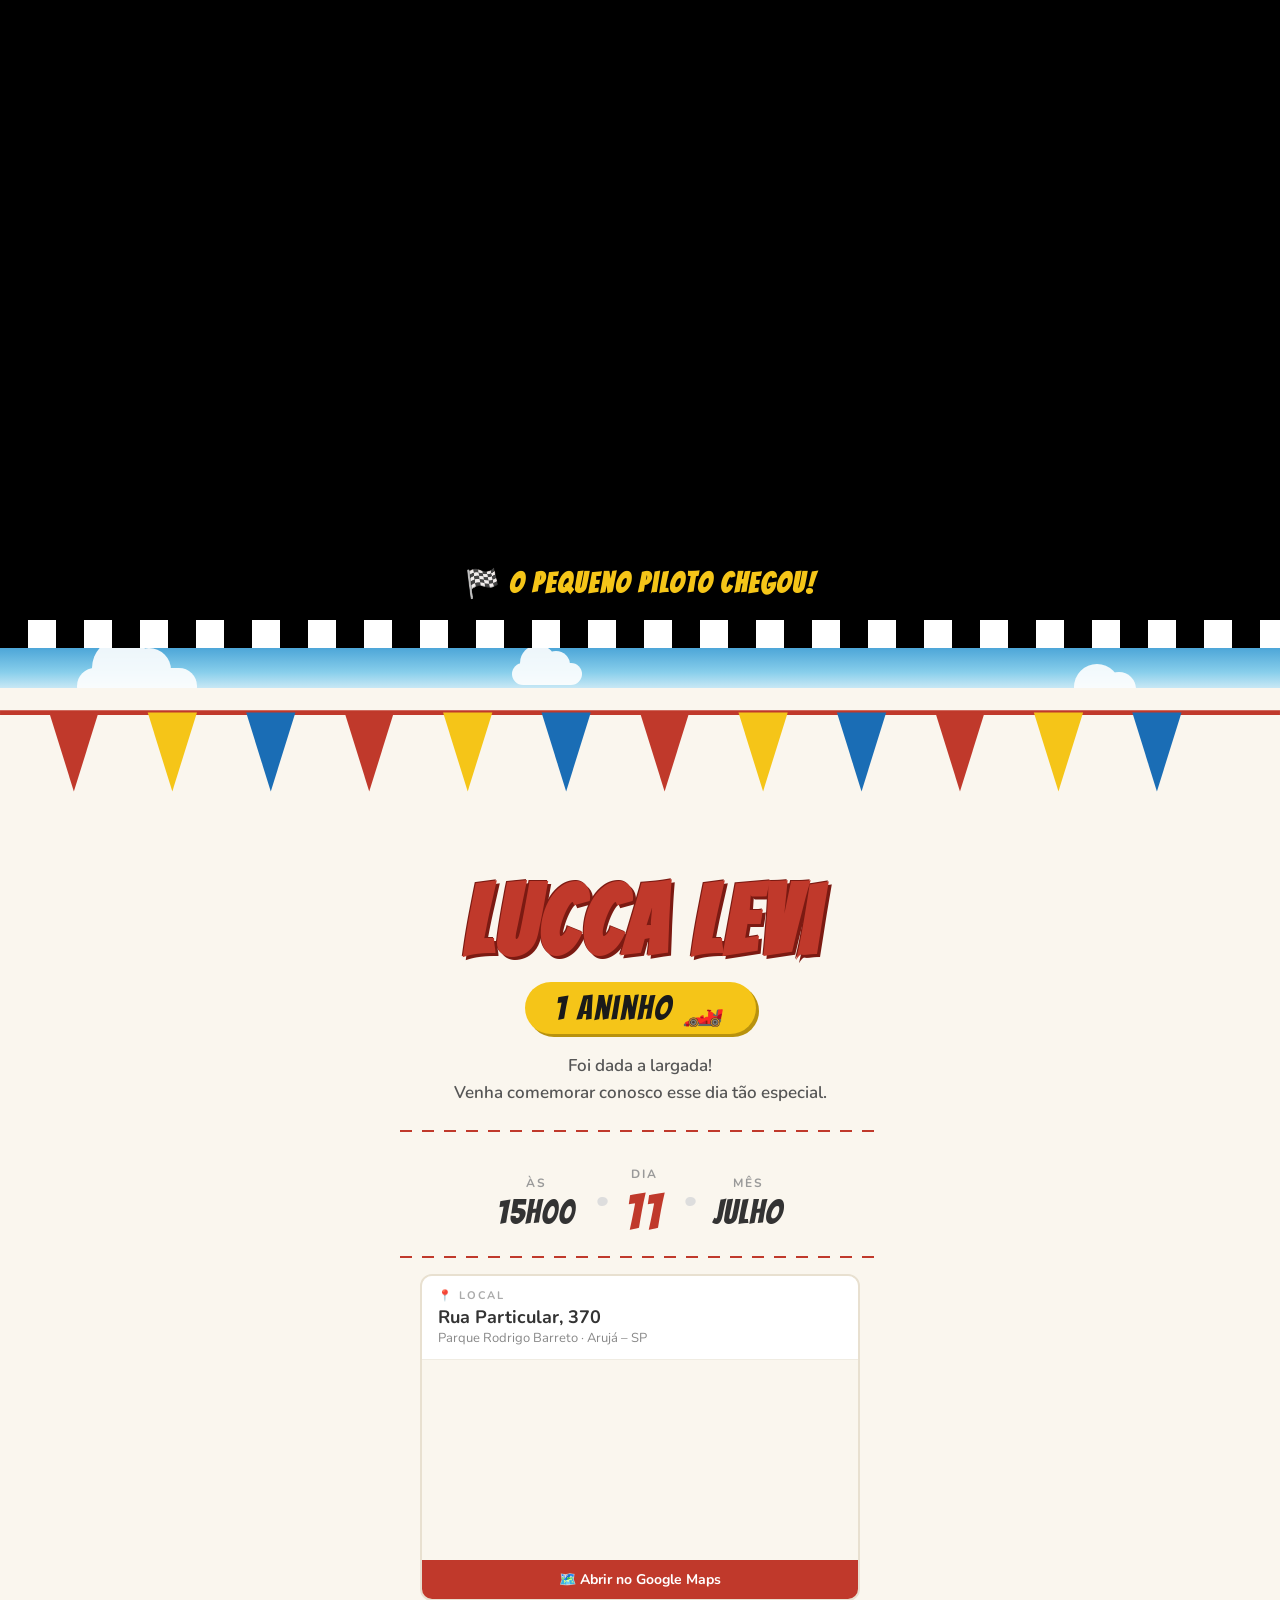
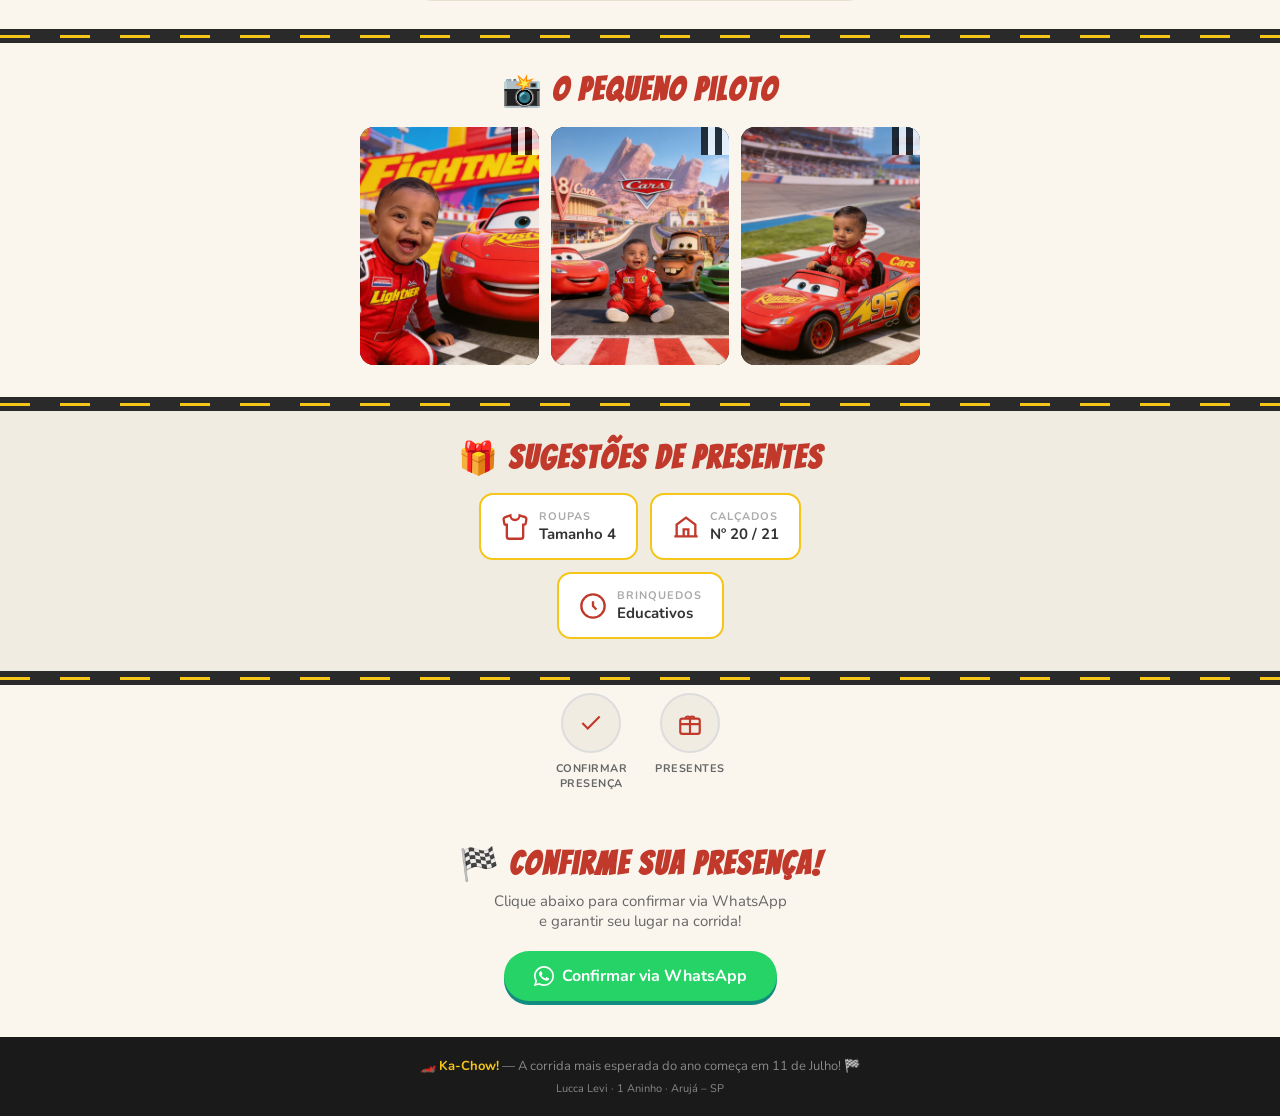
==== index.html @ 7c7e92fc "refactor: separa projeto em arquivos HTML, CSS e JS com assets organizados" ====
<!DOCTYPE html>
<html lang="pt-BR">
<head>
  <meta charset="UTF-8" />
  <meta name="viewport" content="width=device-width, initial-scale=1.0" />
  <title>Lucca Levi – 1 Aninho 🏎️</title>

  <!-- Google Fonts -->
  <link href="https://fonts.googleapis.com/css2?family=Bangers&family=Nunito:wght@400;600;700;900&display=swap" rel="stylesheet" />

  <!-- Estilos -->
  <link rel="stylesheet" href="styles.css" />
</head>
<body>

<!-- ═══ VIDEO HERO ═══ -->
<section class="video-hero" id="videoHeroSection">
  <video autoplay muted loop playsinline
    style="width:100%;max-height:620px;object-fit:cover;display:block;">
    <source src="assets/carros1.mp4" type="video/mp4">
  </video>
  <div class="video-hero-overlay" style="display:block;">
    <h2>🏁 O pequeno piloto chegou!</h2>
  </div>
</section>

<div class="checkered"></div>

<!-- ═══ MAIN CARD ═══ -->
<main class="main-card">

  <!-- ═══ SKY ═══ -->
  <div class="sky-section">
    <div class="cloud cloud-1"></div>
    <div class="cloud cloud-2"></div>
    <div class="cloud cloud-3"></div>
  </div>

  <!-- ═══ BUNTING ═══ -->
  <div class="bunting-wrap">
    <svg class="bunting-svg" viewBox="0 0 520 60" xmlns="http://www.w3.org/2000/svg">
      <line x1="0" y1="10" x2="520" y2="10" stroke="#c0392b" stroke-width="2"/>
      <polygon points="20,10 40,10 30,42" fill="#c0392b"/>
      <polygon points="60,10 80,10 70,42" fill="#f5c518"/>
      <polygon points="100,10 120,10 110,42" fill="#1a6db5"/>
      <polygon points="140,10 160,10 150,42" fill="#c0392b"/>
      <polygon points="180,10 200,10 190,42" fill="#f5c518"/>
      <polygon points="220,10 240,10 230,42" fill="#1a6db5"/>
      <polygon points="260,10 280,10 270,42" fill="#c0392b"/>
      <polygon points="300,10 320,10 310,42" fill="#f5c518"/>
      <polygon points="340,10 360,10 350,42" fill="#1a6db5"/>
      <polygon points="380,10 400,10 390,42" fill="#c0392b"/>
      <polygon points="420,10 440,10 430,42" fill="#f5c518"/>
      <polygon points="460,10 480,10 470,42" fill="#1a6db5"/>
    </svg>
  </div>

  <!-- ═══ NAME ═══ -->
  <section class="name-section">
    <h1>Lucca Levi</h1>
    <div><span class="age-badge">1 Aninho 🏎️</span></div>
    <p class="tagline">Foi dada a largada!<br>Venha comemorar conosco esse dia tão especial.</p>
  </section>

  <div class="info-divider"></div>

  <!-- ═══ INFO (DATA / LOCAL) ═══ -->
  <section class="info-section">
    <div class="date-row">
      <div class="date-box">
        <div class="label">Às</div>
        <div class="value-sm">15h00</div>
      </div>
      <div class="date-sep">·</div>
      <div class="date-box">
        <div class="label">Dia</div>
        <div class="value">11</div>
      </div>
      <div class="date-sep">·</div>
      <div class="date-box">
        <div class="label">Mês</div>
        <div class="value-sm">Julho</div>
      </div>
    </div>

    <div class="info-divider"></div>

    <div style="width:100%; max-width:440px; margin-top:8px; border-radius:12px; overflow:hidden; border:2px solid #e8e0d0;">
      <div style="background:#fff; padding:12px 16px; border-bottom:1.5px solid #f0ece2;">
        <div style="font-size:11px; font-weight:700; text-transform:uppercase; letter-spacing:2px; color:#aaa;">📍 Local</div>
        <div style="font-size:18px; font-weight:700; color:#333; margin-top:2px;">Rua Particular, 370</div>
        <div style="font-size:13px; color:#888;">Parque Rodrigo Barreto · Arujá – SP</div>
      </div>
      <iframe
        src="https://www.google.com/maps/embed?pb=!1m18!1m12!1m3!1d3660.5!2d-46.3!3d-23.4!2m3!1f0!2f0!3f0!3m2!1i1024!2i768!4f13.1!3m3!1m2!1s0x0%3A0x0!2zMjPCsDI0JzAwLjAiUyA0NsKwMTgnMDAuMCJX!5e0!3m2!1spt-BR!2sbr!4v1234567890"
        width="100%" height="200" style="border:0; display:block;" allowfullscreen="" loading="lazy"
        referrerpolicy="no-referrer-when-downgrade">
      </iframe>
      <a href="https://maps.google.com/maps?q=Rua+Particular+370+Parque+Rodrigo+Barreto+Aruja+SP"
         target="_blank"
         style="display:block; background:#c0392b; color:#fff; text-align:center; padding:10px; font-family:'Nunito',sans-serif; font-weight:700; font-size:14px; text-decoration:none;">
        🗺️ Abrir no Google Maps
      </a>
    </div>
  </section>

  <div class="road-stripe"></div>

  <!-- ═══ GALLERY ═══ -->
  <section class="gallery-section">
    <h2>📸 O Pequeno Piloto</h2>
    <div class="gallery-grid">
      <div class="gallery-item">
        <img src="assets/galeria-01.jpg" alt="Foto do Lucca Levi - Galeria 1"
          style="width:100%;height:100%;object-fit:cover;object-position:top;display:block;" />
      </div>
      <div class="gallery-item">
        <img src="assets/galeria-02.jpg" alt="Foto do Lucca Levi - Galeria 2"
          style="width:100%;height:100%;object-fit:cover;object-position:top;display:block;" />
      </div>
      <div class="gallery-item">
        <img src="assets/galeria-03.jpg" alt="Foto do Lucca Levi - Galeria 3"
          style="width:100%;height:100%;object-fit:cover;object-position:top;display:block;" />
      </div>
    </div>
  </section>

  <div class="road-stripe"></div>

  <!-- ═══ PRESENTS ═══ -->
  <section class="presents-section" id="presentes">
    <h2>🎁 Sugestões de Presentes</h2>
    <div class="presents-grid">
      <div class="present-card">
        <svg width="28" height="28" viewBox="0 0 24 24" fill="none" stroke="currentColor" stroke-width="2">
          <path d="M20.38 3.46L16 2a4 4 0 0 1-8 0L3.62 3.46a2 2 0 0 0-1.34 2.23l.58 3.57a1 1 0 0 0 .99.84H5v10a2 2 0 0 0 2 2h10a2 2 0 0 0 2-2V10h1.15a1 1 0 0 0 .99-.84l.58-3.57a2 2 0 0 0-1.34-2.23z"/>
        </svg>
        <div class="p-text">
          <div class="p-label">Roupas</div>
          <div class="p-val">Tamanho 4</div>
        </div>
      </div>
      <div class="present-card">
        <svg width="28" height="28" viewBox="0 0 24 24" fill="none" stroke="currentColor" stroke-width="2">
          <path d="M2 20h20M4 20V10l8-6 8 6v10M10 20v-6h4v6"/>
        </svg>
        <div class="p-text">
          <div class="p-label">Calçados</div>
          <div class="p-val">Nº 20 / 21</div>
        </div>
      </div>
      <div class="present-card">
        <svg width="28" height="28" viewBox="0 0 24 24" fill="none" stroke="currentColor" stroke-width="2">
          <circle cx="12" cy="12" r="10"/>
          <path d="M12 8v4l3 3"/>
        </svg>
        <div class="p-text">
          <div class="p-label">Brinquedos</div>
          <div class="p-val">Educativos</div>
        </div>
      </div>
    </div>
  </section>

  <div class="road-stripe"></div>

  <!-- ═══ ACTIONS ═══ -->
  <div class="actions-row">
    <a class="action-item" href="#" onclick="confirmPresence(event)">
      <div class="action-circle">
        <svg viewBox="0 0 24 24" fill="none" stroke="currentColor" stroke-width="2">
          <polyline points="20 6 9 17 4 12"/>
        </svg>
      </div>
      <span>Confirmar presença</span>
    </a>
    <a class="action-item" href="#presentes">
      <div class="action-circle">
        <svg viewBox="0 0 24 24" fill="none" stroke="currentColor" stroke-width="2">
          <rect x="3" y="8" width="18" height="14" rx="2"/>
          <path d="M12 8V22M3 13h18"/>
          <path d="M8 8a2 2 0 0 1 4 0M16 8a2 2 0 0 0-4 0"/>
        </svg>
      </div>
      <span>Presentes</span>
    </a>
  </div>

  <!-- ═══ CONFIRM ═══ -->
  <section class="confirm-section" id="confirmar">
    <h2>🏁 Confirme sua Presença!</h2>
    <p>Clique abaixo para confirmar via WhatsApp<br>e garantir seu lugar na corrida!</p>
    <a class="btn-confirm" href="#" onclick="confirmPresence(event)">
      <svg width="20" height="20" viewBox="0 0 24 24" fill="currentColor">
        <path d="M17.472 14.382c-.297-.149-1.758-.867-2.03-.967-.273-.099-.471-.148-.67.15-.197.297-.767.966-.94 1.164-.173.199-.347.223-.644.075-.297-.15-1.255-.463-2.39-1.475-.883-.788-1.48-1.761-1.653-2.059-.173-.297-.018-.458.13-.606.134-.133.298-.347.446-.52.149-.174.198-.298.298-.497.099-.198.05-.371-.025-.52-.075-.149-.669-1.612-.916-2.207-.242-.579-.487-.5-.669-.51-.173-.008-.371-.01-.57-.01-.198 0-.52.074-.792.372-.272.297-1.04 1.016-1.04 2.479 0 1.462 1.065 2.875 1.213 3.074.149.198 2.096 3.2 5.077 4.487.709.306 1.262.489 1.694.625.712.227 1.36.195 1.871.118.571-.085 1.758-.719 2.006-1.413.248-.694.248-1.289.173-1.413-.074-.124-.272-.198-.57-.347z"/>
        <path d="M12 0C5.373 0 0 5.373 0 12c0 2.123.554 4.118 1.525 5.852L0 24l6.302-1.495A11.956 11.956 0 0 0 12 24c6.627 0 12-5.373 12-12S18.627 0 12 0zm0 22c-1.844 0-3.576-.49-5.075-1.349l-.363-.215-3.742.887.926-3.638-.236-.376A9.96 9.96 0 0 1 2 12C2 6.477 6.477 2 12 2s10 4.477 10 10-4.477 10-10 10z"/>
      </svg>
      Confirmar via WhatsApp
    </a>
  </section>

</main>

<!-- ═══ FOOTER ═══ -->
<footer class="footer">
  <p>🏎️ <span>Ka-Chow!</span> — A corrida mais esperada do ano começa em 11 de Julho! 🏁</p>
  <p style="margin-top:6px; font-size:11px;">Lucca Levi · 1 Aninho · Arujá – SP</p>
</footer>

<!-- Scripts -->
<script src="scripts.js"></script>
</body>
</html>
---- styles.css ----
/**
 * ============================================================
 * Projeto: Convite Digital - Lucca Levi 1 Aninho
 * Descrição: Estilos do convite de aniversário tema Carros/Corrida
 * Autor: William Santos
 * Data: 2025
 * ============================================================
 */

/* ── RESET ── */
*, *::before, *::after { box-sizing: border-box; margin: 0; padding: 0; }
body { font-family: 'Nunito', sans-serif; background: #1a1a1a; color: #fff; min-height: 100vh; }

/* ── VIDEO HERO ── */
.video-hero {
  position: relative;
  width: 100%;
  background: #000;
  min-height: 300px;
  display: flex; align-items: center; justify-content: center;
  overflow: hidden;
}
.video-hero video { width: 100%; max-height: 620px; object-fit: cover; display: block; }
.video-upload-placeholder {
  width: 100%; min-height: 340px;
  display: flex; flex-direction: column; align-items: center; justify-content: center;
  gap: 14px; background: #111; color: #888; cursor: pointer;
  border: 3px dashed #444; position: relative;
  font-size: 16px; font-weight: 700; text-align: center; padding: 30px;
}
.video-upload-placeholder:hover { background: #1a1a1a; }
.video-upload-placeholder input { position: absolute; inset: 0; opacity: 0; cursor: pointer; width: 100%; height: 100%; }
.video-upload-placeholder svg { width: 64px; height: 64px; opacity: 0.4; }
.video-hero-overlay {
  position: absolute; bottom: 0; left: 0; right: 0;
  background: linear-gradient(transparent, rgba(0,0,0,0.7));
  padding: 20px; text-align: center; pointer-events: none;
}
.video-hero-overlay h2 {
  font-family: 'Bangers', cursive; font-size: 28px; letter-spacing: 2px; color: #f5c518;
  text-shadow: 2px 2px 0 #000;
}

/* ── CHECKERED ── */
.checkered {
  width: 100%; height: 28px;
  background-image: repeating-linear-gradient(90deg, #000 0, #000 28px, #fff 28px, #fff 56px);
}

/* ── MAIN CARD ── */
.main-card { background: #faf6ee; color: #333; position: relative; }

/* ── SKY / HERO ── */
.sky-section {
  background: linear-gradient(180deg, #4da6d8 0%, #87CEEB 60%, #c8e8f5 100%);
  position: relative; overflow: hidden; padding: 40px 20px 0;
  display: flex; flex-direction: column; align-items: center;
}
.cloud { position: absolute; background: #fff; border-radius: 50px; opacity: 0.9; }
.cloud::before,.cloud::after { content:''; position:absolute; background:#fff; border-radius:50%; }
.cloud-1{width:120px;height:36px;top:20px;left:6%;}
.cloud-1::before{width:60px;height:60px;top:-30px;left:15px;}
.cloud-1::after{width:44px;height:44px;top:-20px;left:50px;}
.cloud-2{width:90px;height:28px;top:40px;right:10%;}
.cloud-2::before{width:46px;height:46px;top:-24px;left:12px;}
.cloud-2::after{width:34px;height:34px;top:-16px;left:40px;}
.cloud-3{width:70px;height:22px;top:15px;left:40%;}
.cloud-3::before{width:36px;height:36px;top:-18px;left:8px;}
.cloud-3::after{width:28px;height:28px;top:-12px;left:30px;}

/* ── NAME ── */
.name-section { padding: 32px 24px 16px; text-align: center; }
.name-section h1 {
  font-family: 'Bangers', cursive;
  font-size: clamp(56px, 13vw, 96px);
  letter-spacing: 3px; color: #c0392b;
  text-shadow: 3px 3px 0 #7b1a12, -1px -1px 0 #7b1a12;
  line-height: 1;
}
.age-badge {
  display: inline-block; background: #f5c518; color: #1a1a1a;
  font-family: 'Bangers', cursive; font-size: 34px; letter-spacing: 2px;
  padding: 6px 30px; border-radius: 40px; margin-top: 12px;
  box-shadow: 3px 3px 0 #b8920e;
}
.tagline { font-size: 17px; font-weight: 600; color: #555; margin-top: 18px; line-height: 1.6; }

/* ── INFO ── */
.info-section { padding: 10px 24px 28px; display: flex; flex-direction: column; align-items: center; gap: 0; }
.info-divider {
  width: 90%; max-width: 480px; height: 2px; margin: 8px auto;
  background: repeating-linear-gradient(90deg, #c0392b 0, #c0392b 12px, transparent 12px, transparent 22px);
}
.date-row { display:flex; align-items:center; justify-content:center; gap:20px; padding:16px 0 10px; flex-wrap:wrap; }
.date-box { text-align:center; }
.date-box .label { font-size:12px; font-weight:700; text-transform:uppercase; letter-spacing:2px; color:#999; margin-bottom:4px; }
.date-box .value { font-family:'Bangers',cursive; font-size:52px; color:#c0392b; line-height:1; letter-spacing:2px; }
.date-box .value-sm { font-family:'Bangers',cursive; font-size:34px; color:#333; line-height:1; letter-spacing:1px; }
.date-sep { font-family:'Bangers',cursive; font-size:48px; color:#ddd; }
.location-box {
  display:flex; align-items:flex-start; gap:10px;
  background:#fff; border:2px solid #e8e0d0; border-radius:12px;
  padding:14px 22px; margin-top:8px; width:100%; max-width:440px;
}
.location-box svg { flex-shrink:0; margin-top:2px; }
.loc-label { font-size:11px; font-weight:700; text-transform:uppercase; letter-spacing:2px; color:#aaa; }
.loc-name { font-size:18px; font-weight:700; color:#333; }
.loc-address { font-size:13px; color:#888; margin-top:2px; line-height:1.4; }

/* ── ROAD ── */
.road-stripe { background:#2a2a2a; height:14px; position:relative; }
.road-stripe::after {
  content:''; position:absolute; top:50%; left:0; right:0;
  height:3px; margin-top:-1.5px;
  background: repeating-linear-gradient(90deg, #f5c518 0, #f5c518 30px, transparent 30px, transparent 60px);
}

/* ── PHOTO GALLERY ── */
.gallery-section { padding: 28px 16px 32px; background: #faf6ee; }
.gallery-section h2 { font-family:'Bangers',cursive; font-size:32px; color:#c0392b; letter-spacing:2px; text-align:center; margin-bottom:18px; }
.gallery-grid {
  display: grid;
  grid-template-columns: repeat(3, 1fr);
  gap: 12px;
  max-width: 560px;
  margin: 0 auto;
}
.gallery-item {
  position: relative; border-radius: 14px; overflow: hidden;
  aspect-ratio: 3/4; background: #111;
}
.gallery-item img { width:100%; height:100%; object-fit:cover; display:block; }
/* Sobreposição temática Carros nas fotos */
.gallery-item::after {
  content: '';
  position: absolute; inset: 0;
  background: linear-gradient(135deg, rgba(192,57,43,0.12) 0%, transparent 50%, rgba(245,197,24,0.10) 100%);
  pointer-events: none;
}
/* Badge quadriculado no canto */
.gallery-item::before {
  content: '';
  position: absolute; top: 0; right: 0;
  width: 28px; height: 28px;
  background-image: repeating-linear-gradient(90deg, #000 0,#000 7px,#fff 7px,#fff 14px),
                    repeating-linear-gradient(0deg, #000 0,#000 7px,#fff 7px,#fff 14px);
  background-size: 14px 14px;
  opacity: 0.75;
  z-index: 2;
}
.gallery-item.featured { grid-column: span 2; aspect-ratio: unset; min-height: 220px; }
.gallery-item.featured img { height: 100%; }
.photo-num-badge {
  position: absolute; bottom: 6px; left: 6px; z-index: 3;
  background: rgba(192,57,43,0.85); color: #fff;
  font-family:'Bangers',cursive; font-size:15px; letter-spacing:1px;
  padding: 2px 9px; border-radius: 6px;
}

/* ── PRESENTS ── */
.presents-section { padding: 28px 20px 32px; background: #f0ece2; text-align: center; }
.presents-section h2 { font-family:'Bangers',cursive; font-size:32px; color:#c0392b; letter-spacing:2px; margin-bottom:16px; }
.presents-grid { display:flex; flex-wrap:wrap; gap:12px; justify-content:center; max-width:480px; margin:0 auto; }
.present-card {
  background:#fff; border:2px solid #f5c518; border-radius:14px;
  padding:14px 20px; display:flex; align-items:center; gap:10px;
  min-width:140px;
}
.present-card svg { color:#c0392b; flex-shrink:0; }
.present-card .p-text { text-align:left; }
.present-card .p-label { font-size:11px; font-weight:700; text-transform:uppercase; color:#aaa; letter-spacing:1px; }
.present-card .p-val { font-size:15px; font-weight:700; color:#333; }

/* ── CONFIRM ── */
.confirm-section { padding:28px 20px 36px; text-align:center; }
.confirm-section h2 { font-family:'Bangers',cursive; font-size:32px; color:#c0392b; letter-spacing:2px; margin-bottom:8px; }
.confirm-section p { font-size:15px; color:#666; margin-bottom:20px; }
.btn-confirm {
  display:inline-flex; align-items:center; gap:8px;
  background:#25D366; color:#fff;
  font-family:'Nunito',sans-serif; font-size:16px; font-weight:700;
  padding:14px 30px; border-radius:40px; text-decoration:none;
  border:none; cursor:pointer;
  box-shadow:0 4px 0 #128C7E;
  transition:transform 0.1s, box-shadow 0.1s;
}
.btn-confirm:hover { transform:translateY(-2px); box-shadow:0 6px 0 #128C7E; }
.btn-confirm:active { transform:translateY(2px); box-shadow:0 2px 0 #128C7E; }

/* ── ACTIONS ROW ── */
.actions-row { display:flex; justify-content:center; gap:28px; padding:8px 20px 26px; flex-wrap:wrap; }
.action-item { display:flex; flex-direction:column; align-items:center; gap:8px; cursor:pointer; text-decoration:none; }
.action-circle {
  width:60px; height:60px; border-radius:50%;
  background:#f0ece2; border:2px solid #ddd;
  display:flex; align-items:center; justify-content:center;
  transition:background 0.2s;
}
.action-circle:hover { background:#e8e0d0; }
.action-circle svg { width:26px; height:26px; color:#c0392b; }
.action-item span { font-size:11px; font-weight:700; color:#666; text-align:center; max-width:72px; text-transform:uppercase; letter-spacing:0.5px; }

/* ── FOOTER ── */
.footer { background:#1a1a1a; color:#888; text-align:center; padding:20px; font-size:13px; }
.footer span { color:#f5c518; font-weight:700; }

/* ── MEDIA QUERIES ── */
@media(max-width:400px) {
  .gallery-grid { grid-template-columns: repeat(2,1fr); }
  .gallery-item.featured { grid-column: span 2; }
  .date-box .value { font-size:38px; }
}
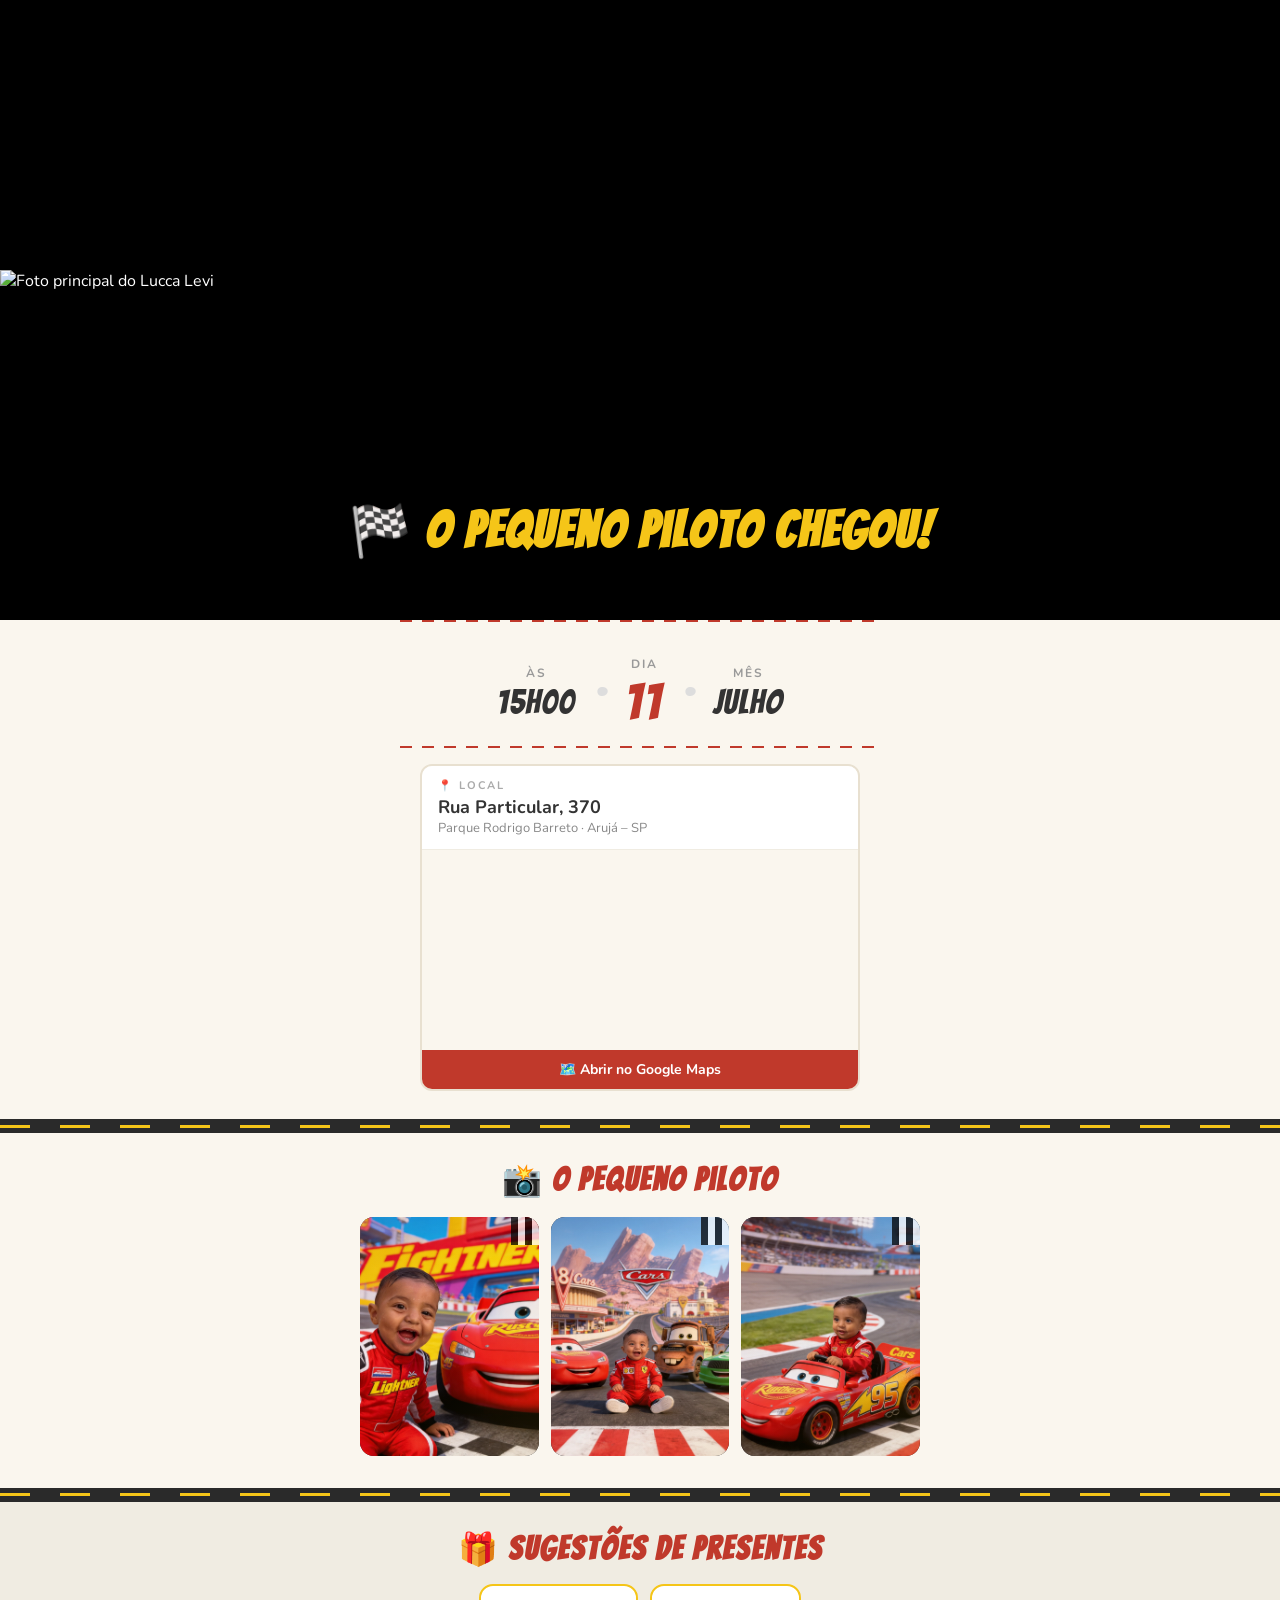
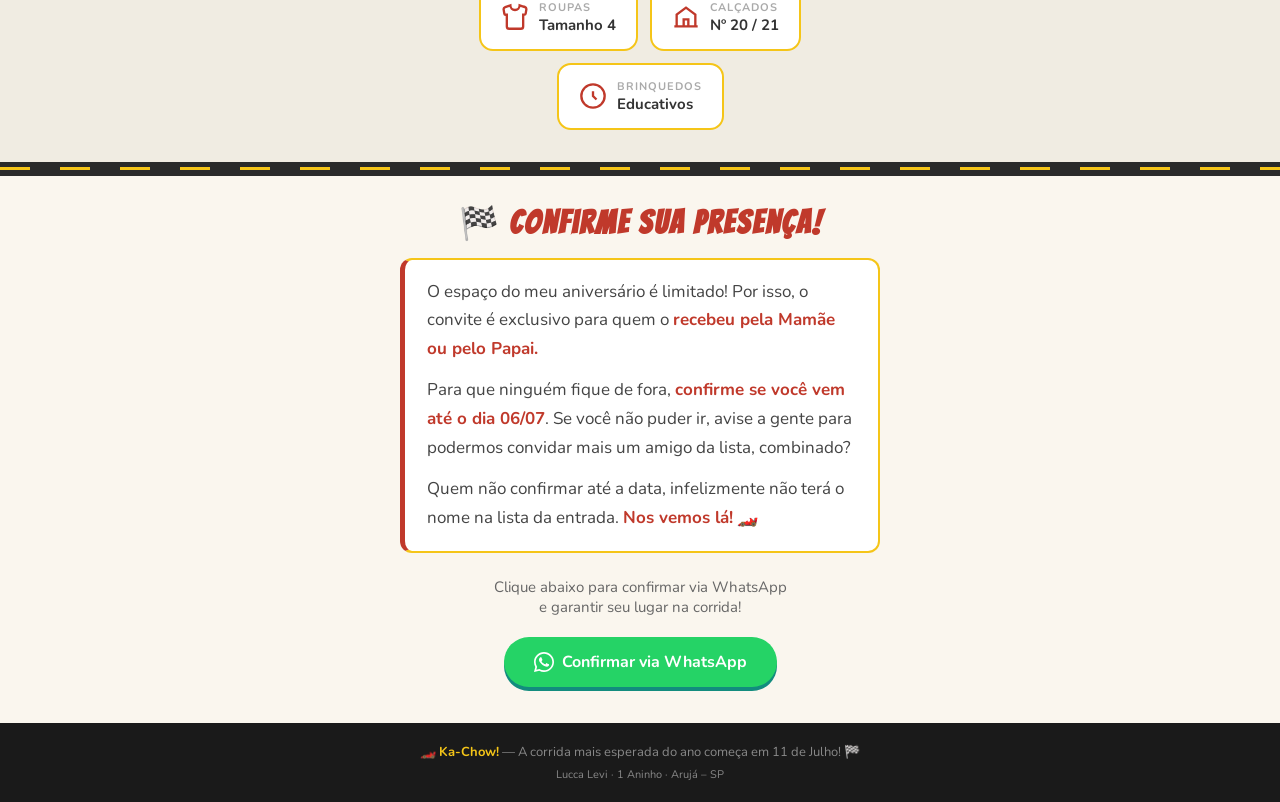
==== commit fa8818ca: "feat: adiciona foto principal, video local, aviso de confirmacao e remove botoes duplicados" ====
--- a/index.html
+++ b/index.html
@@ -16,7 +16,7 @@
 <!-- ═══ VIDEO HERO ═══ -->
 <section class="video-hero" id="videoHeroSection">
   <video autoplay muted loop playsinline
-    style="width:100%;max-height:620px;object-fit:cover;display:block;">
+    style="width:100%;height:100%;object-fit:cover;position:absolute;top:0;left:0;">
     <source src="assets/carros1.mp4" type="video/mp4">
   </video>
   <div class="video-hero-overlay" style="display:block;">
@@ -26,6 +26,11 @@
 
 <div class="checkered"></div>
 
+<!-- ═══ FOTO PRINCIPAL (sobreposta pelo vídeo acima) ═══ -->
+<div class="foto-principal-wrap">
+  <img src="assets/foto_primeira.png" alt="Foto principal do Lucca Levi" class="foto-principal" />
+</div>
+
 <!-- ═══ MAIN CARD ═══ -->
 <main class="main-card">
 
@@ -34,25 +39,6 @@
     <div class="cloud cloud-1"></div>
     <div class="cloud cloud-2"></div>
     <div class="cloud cloud-3"></div>
-  </div>
-
-  <!-- ═══ BUNTING ═══ -->
-  <div class="bunting-wrap">
-    <svg class="bunting-svg" viewBox="0 0 520 60" xmlns="http://www.w3.org/2000/svg">
-      <line x1="0" y1="10" x2="520" y2="10" stroke="#c0392b" stroke-width="2"/>
-      <polygon points="20,10 40,10 30,42" fill="#c0392b"/>
-      <polygon points="60,10 80,10 70,42" fill="#f5c518"/>
-      <polygon points="100,10 120,10 110,42" fill="#1a6db5"/>
-      <polygon points="140,10 160,10 150,42" fill="#c0392b"/>
-      <polygon points="180,10 200,10 190,42" fill="#f5c518"/>
-      <polygon points="220,10 240,10 230,42" fill="#1a6db5"/>
-      <polygon points="260,10 280,10 270,42" fill="#c0392b"/>
-      <polygon points="300,10 320,10 310,42" fill="#f5c518"/>
-      <polygon points="340,10 360,10 350,42" fill="#1a6db5"/>
-      <polygon points="380,10 400,10 390,42" fill="#c0392b"/>
-      <polygon points="420,10 440,10 430,42" fill="#f5c518"/>
-      <polygon points="460,10 480,10 470,42" fill="#1a6db5"/>
-    </svg>
   </div>
 
   <!-- ═══ NAME ═══ -->
@@ -164,31 +150,14 @@
 
   <div class="road-stripe"></div>
 
-  <!-- ═══ ACTIONS ═══ -->
-  <div class="actions-row">
-    <a class="action-item" href="#" onclick="confirmPresence(event)">
-      <div class="action-circle">
-        <svg viewBox="0 0 24 24" fill="none" stroke="currentColor" stroke-width="2">
-          <polyline points="20 6 9 17 4 12"/>
-        </svg>
-      </div>
-      <span>Confirmar presença</span>
-    </a>
-    <a class="action-item" href="#presentes">
-      <div class="action-circle">
-        <svg viewBox="0 0 24 24" fill="none" stroke="currentColor" stroke-width="2">
-          <rect x="3" y="8" width="18" height="14" rx="2"/>
-          <path d="M12 8V22M3 13h18"/>
-          <path d="M8 8a2 2 0 0 1 4 0M16 8a2 2 0 0 0-4 0"/>
-        </svg>
-      </div>
-      <span>Presentes</span>
-    </a>
-  </div>
-
   <!-- ═══ CONFIRM ═══ -->
   <section class="confirm-section" id="confirmar">
     <h2>🏁 Confirme sua Presença!</h2>
+    <div class="aviso-importante">
+      <p>O espaço do meu aniversário é limitado! Por isso, o convite é exclusivo para quem o <strong>recebeu pela Mamãe ou pelo Papai.</strong></p>
+      <p>Para que ninguém fique de fora, <strong>confirme se você vem até o dia 06/07</strong>. Se você não puder ir, avise a gente para podermos convidar mais um amigo da lista, combinado?</p>
+      <p>Quem não confirmar até a data, infelizmente não terá o nome na lista da entrada. <strong>Nos vemos lá!</strong> 🏎️</p>
+    </div>
     <p>Clique abaixo para confirmar via WhatsApp<br>e garantir seu lugar na corrida!</p>
     <a class="btn-confirm" href="#" onclick="confirmPresence(event)">
       <svg width="20" height="20" viewBox="0 0 24 24" fill="currentColor">
--- a/styles.css
+++ b/styles.css
@@ -12,14 +12,6 @@
 body { font-family: 'Nunito', sans-serif; background: #1a1a1a; color: #fff; min-height: 100vh; }
 
 /* ── VIDEO HERO ── */
-.video-hero {
-  position: relative;
-  width: 100%;
-  background: #000;
-  min-height: 300px;
-  display: flex; align-items: center; justify-content: center;
-  overflow: hidden;
-}
 .video-hero video { width: 100%; max-height: 620px; object-fit: cover; display: block; }
 .video-upload-placeholder {
   width: 100%; min-height: 340px;
@@ -34,18 +26,14 @@
 .video-hero-overlay {
   position: absolute; bottom: 0; left: 0; right: 0;
   background: linear-gradient(transparent, rgba(0,0,0,0.7));
-  padding: 20px; text-align: center; pointer-events: none;
+  padding: 60px; text-align: center; pointer-events: none;
 }
 .video-hero-overlay h2 {
-  font-family: 'Bangers', cursive; font-size: 28px; letter-spacing: 2px; color: #f5c518;
-  text-shadow: 2px 2px 0 #000;
+  font-family: 'Bangers', cursive; font-size: 50px; letter-spacing: 2px; color: #f5c518;
+  text-shadow: 2px 5px 0 #000;
 }
 
 /* ── CHECKERED ── */
-.checkered {
-  width: 100%; height: 28px;
-  background-image: repeating-linear-gradient(90deg, #000 0, #000 28px, #fff 28px, #fff 56px);
-}
 
 /* ── MAIN CARD ── */
 .main-card { background: #faf6ee; color: #333; position: relative; }
@@ -68,6 +56,38 @@
 .cloud-3::before{width:36px;height:36px;top:-18px;left:8px;}
 .cloud-3::after{width:28px;height:28px;top:-12px;left:30px;}
 
+/* ── FOTO PRINCIPAL ── */
+.foto-principal-wrap {
+  width: 100%;
+  display: flex;
+  justify-content: center;
+  padding: 0;
+  margin-top: -350px;
+  position: relative;
+  z-index: 2;
+}
+.video-hero {
+  position: relative;
+  width: 100%;
+  background: #000;
+  aspect-ratio: 9/16;
+  max-height: 620px;
+  display: flex; align-items: center; justify-content: center;
+  overflow: hidden;
+  z-index: 2;
+}
+.checkered {
+  width: 100%; height: 0px;
+  background-image: repeating-linear-gradient(90deg, #000 0, #000 28px, #fff 28px, #fff 56px);
+  position: relative;
+  z-index: 2;
+}
+.foto-principal {
+  width: 100%;
+  height: auto;
+  display: block;
+}
+
 /* ── NAME ── */
 .name-section { padding: 32px 24px 16px; text-align: center; }
 .name-section h1 {
@@ -175,6 +195,24 @@
 .confirm-section { padding:28px 20px 36px; text-align:center; }
 .confirm-section h2 { font-family:'Bangers',cursive; font-size:32px; color:#c0392b; letter-spacing:2px; margin-bottom:8px; }
 .confirm-section p { font-size:15px; color:#666; margin-bottom:20px; }
+.aviso-importante {
+  background: #fff;
+  border: 2px solid #f5c518;
+  border-left: 5px solid #c0392b;
+  border-radius: 12px;
+  padding: 18px 22px;
+  margin: 16px auto 24px;
+  max-width: 480px;
+  text-align: left;
+}
+.aviso-importante p {
+  font-size: 17px;
+  color: #444;
+  line-height: 1.7;
+  margin-bottom: 12px;
+}
+.aviso-importante p:last-child { margin-bottom: 0; }
+.aviso-importante strong { color: #c0392b; }
 .btn-confirm {
   display:inline-flex; align-items:center; gap:8px;
   background:#25D366; color:#fff;
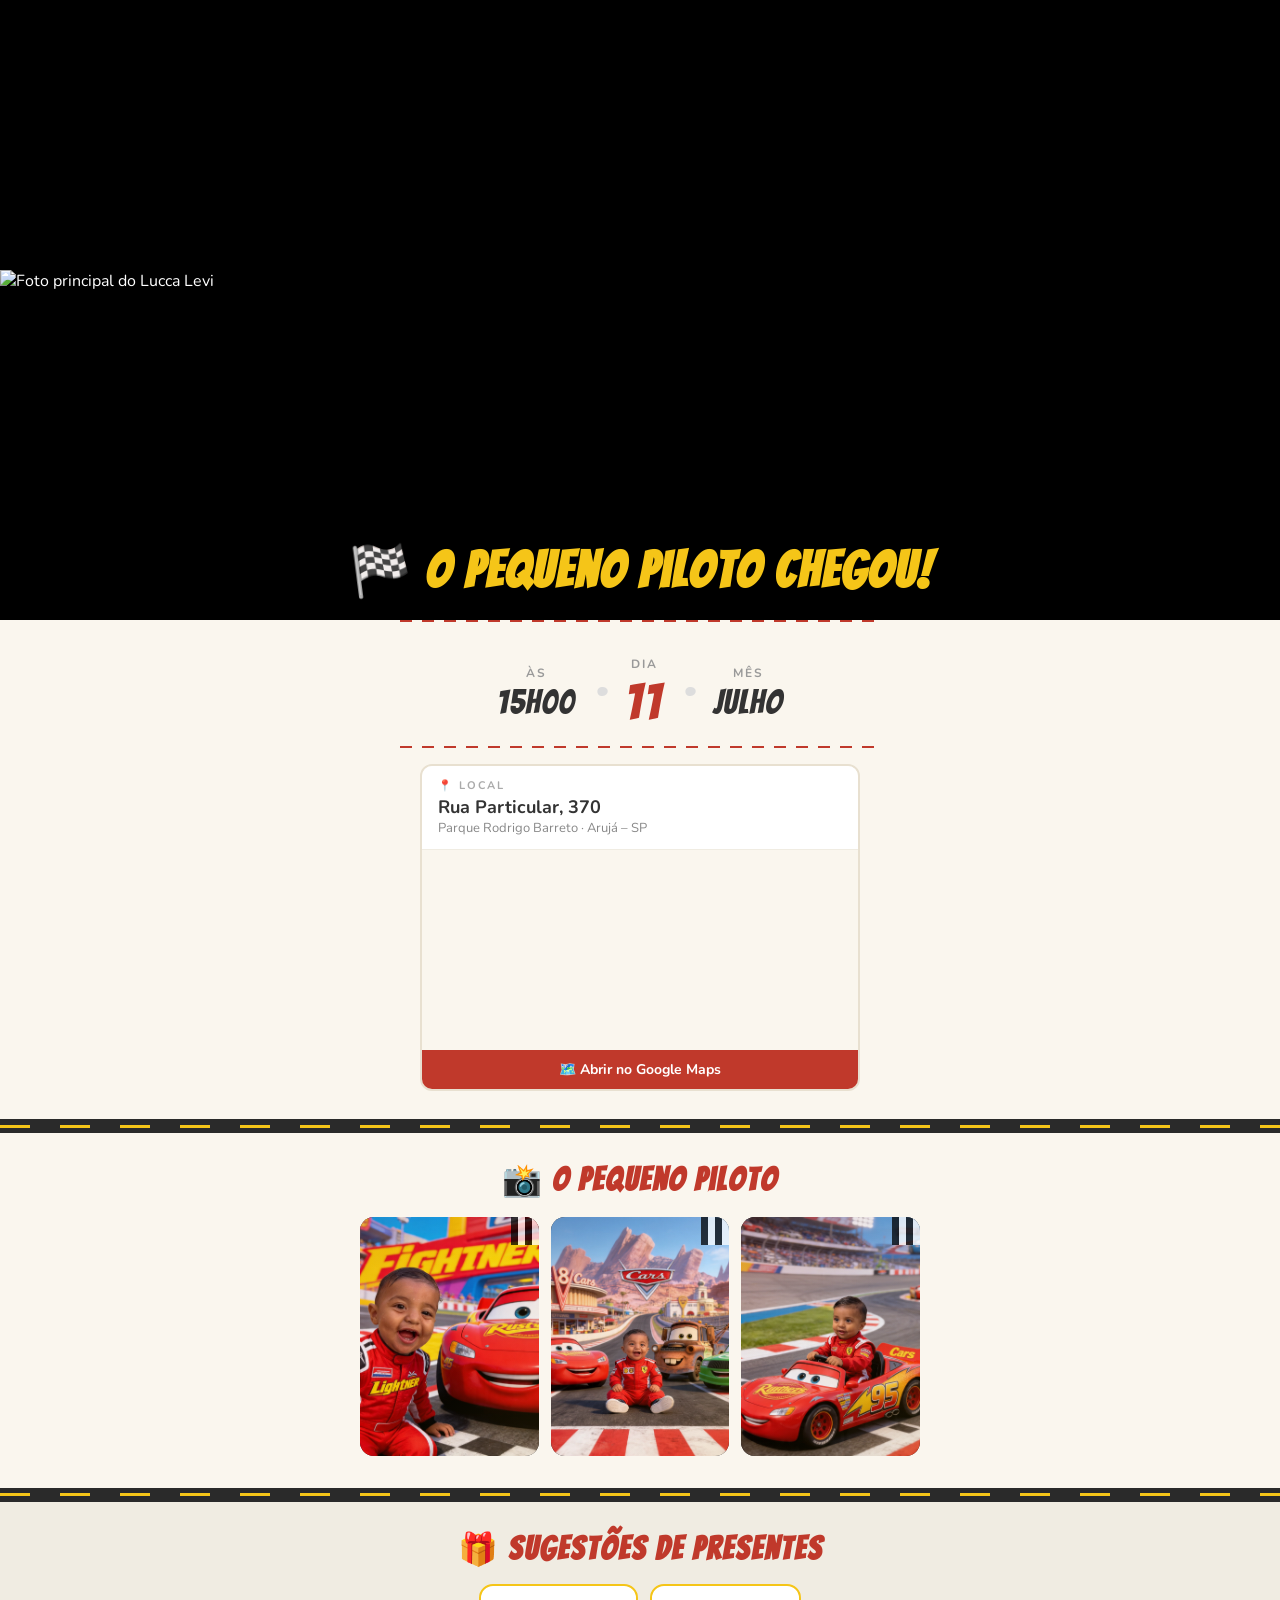
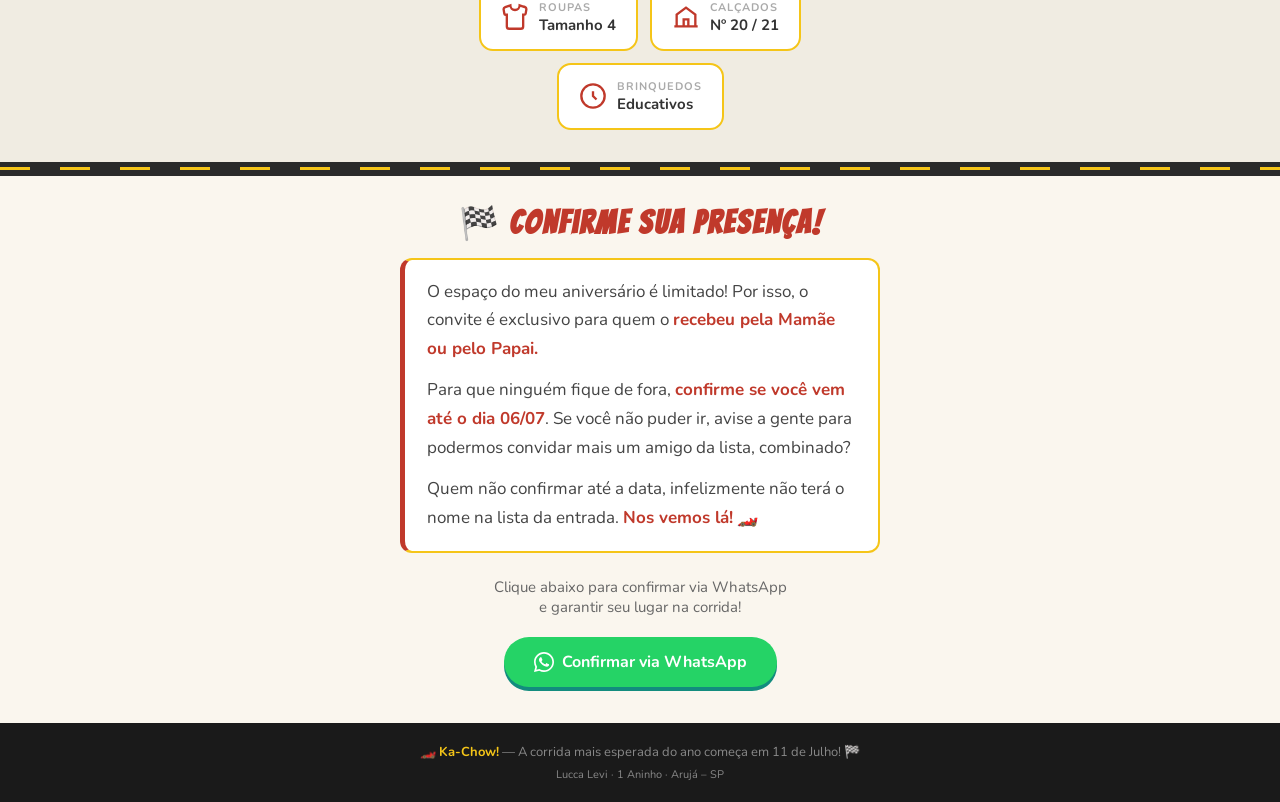
==== commit 06abd6af: "fix: responsividade mobile-first para video, overlay e foto principal" ====
--- a/index.html
+++ b/index.html
@@ -15,11 +15,10 @@
 
 <!-- ═══ VIDEO HERO ═══ -->
 <section class="video-hero" id="videoHeroSection">
-  <video autoplay muted loop playsinline
-    style="width:100%;height:100%;object-fit:cover;position:absolute;top:0;left:0;">
+  <video autoplay muted loop playsinline>
     <source src="assets/carros1.mp4" type="video/mp4">
   </video>
-  <div class="video-hero-overlay" style="display:block;">
+  <div class="video-hero-overlay">
     <h2>🏁 O pequeno piloto chegou!</h2>
   </div>
 </section>
--- a/styles.css
+++ b/styles.css
@@ -12,7 +12,6 @@
 body { font-family: 'Nunito', sans-serif; background: #1a1a1a; color: #fff; min-height: 100vh; }
 
 /* ── VIDEO HERO ── */
-.video-hero video { width: 100%; max-height: 620px; object-fit: cover; display: block; }
 .video-upload-placeholder {
   width: 100%; min-height: 340px;
   display: flex; flex-direction: column; align-items: center; justify-content: center;
@@ -26,11 +25,11 @@
 .video-hero-overlay {
   position: absolute; bottom: 0; left: 0; right: 0;
   background: linear-gradient(transparent, rgba(0,0,0,0.7));
-  padding: 60px; text-align: center; pointer-events: none;
+  padding: 20px; text-align: center; pointer-events: none;
 }
 .video-hero-overlay h2 {
-  font-family: 'Bangers', cursive; font-size: 50px; letter-spacing: 2px; color: #f5c518;
-  text-shadow: 2px 5px 0 #000;
+  font-family: 'Bangers', cursive; font-size: clamp(22px, 5vw, 50px); letter-spacing: 2px; color: #f5c518;
+  text-shadow: 2px 3px 0 #000;
 }
 
 /* ── CHECKERED ── */
@@ -57,12 +56,13 @@
 .cloud-3::after{width:28px;height:28px;top:-12px;left:30px;}
 
 /* ── FOTO PRINCIPAL ── */
+/* ── FOTO PRINCIPAL ── */
 .foto-principal-wrap {
   width: 100%;
   display: flex;
   justify-content: center;
   padding: 0;
-  margin-top: -350px;
+  margin-top: -120px;
   position: relative;
   z-index: 2;
 }
@@ -71,10 +71,18 @@
   width: 100%;
   background: #000;
   aspect-ratio: 9/16;
-  max-height: 620px;
+  max-height: 70vh;
   display: flex; align-items: center; justify-content: center;
   overflow: hidden;
   z-index: 2;
+}
+.video-hero video {
+  width: 100%;
+  height: 100%;
+  object-fit: cover;
+  position: absolute;
+  top: 0;
+  left: 0;
 }
 .checkered {
   width: 100%; height: 0px;
@@ -248,3 +256,14 @@
   .gallery-item.featured { grid-column: span 2; }
   .date-box .value { font-size:38px; }
 }
+
+/* Responsividade da foto principal e vídeo */
+@media(min-width:401px) and (max-width:768px) {
+  .foto-principal-wrap { margin-top: -150px; }
+  .video-hero { max-height: 60vh; }
+}
+
+@media(min-width:769px) {
+  .foto-principal-wrap { margin-top: -350px; }
+  .video-hero { max-height: 620px; }
+}
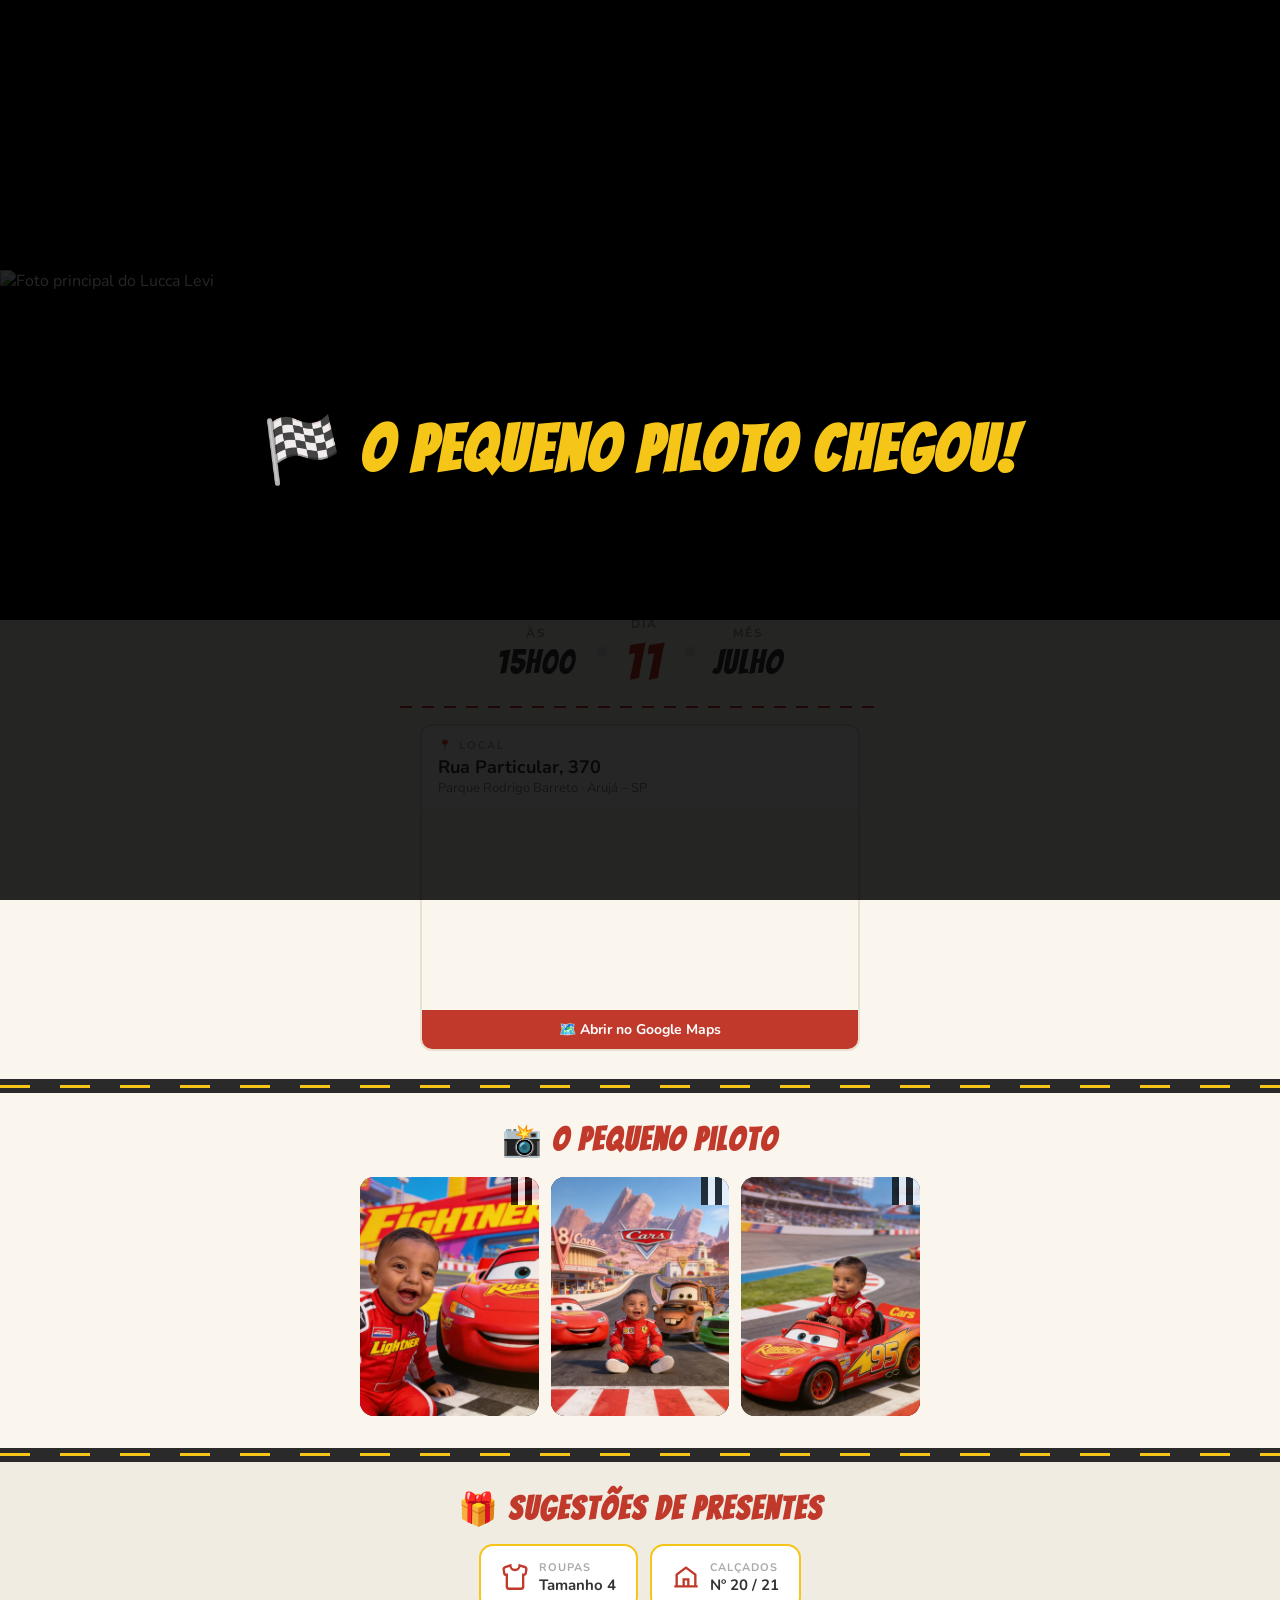
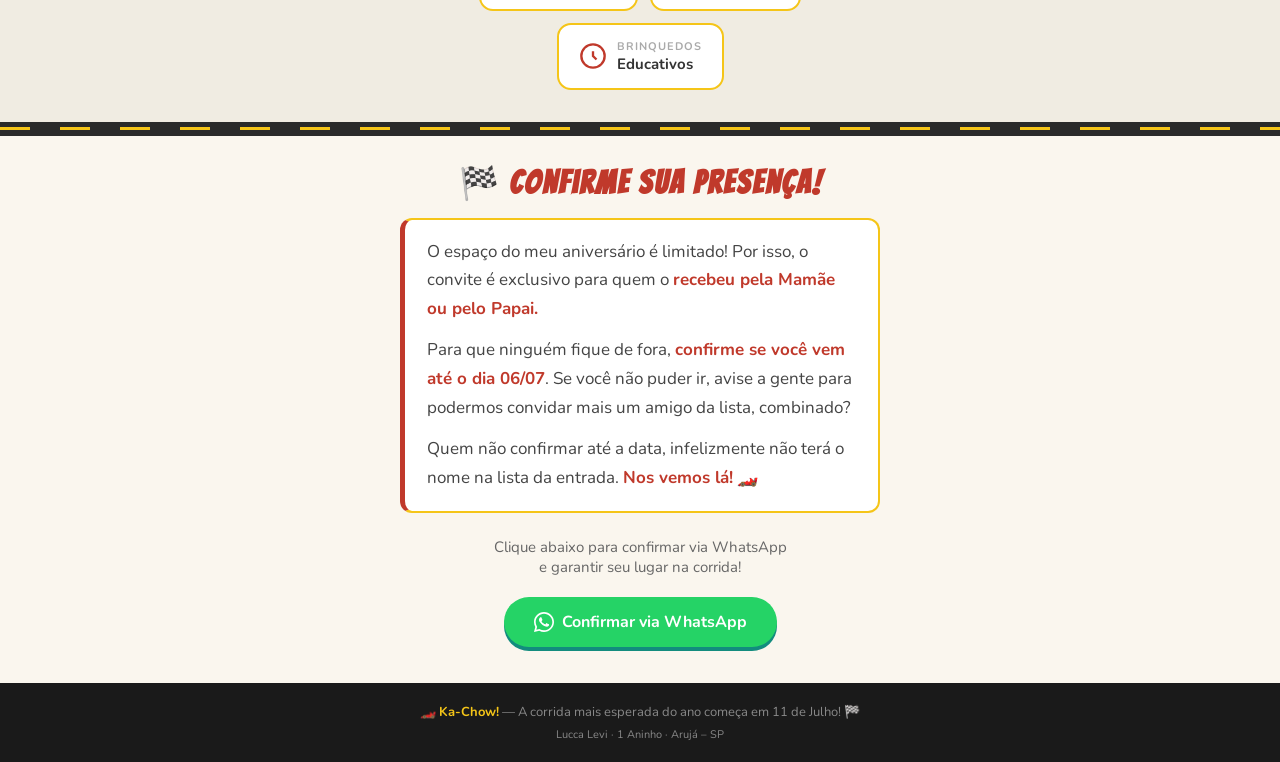
==== commit 3aa4672f: "feat: splash screen com fade-out, remove nuvens e overlay do video" ====
--- a/index.html
+++ b/index.html
@@ -13,14 +13,16 @@
 </head>
 <body>
 
+<!-- ═══ SPLASH SCREEN ═══ -->
+<div class="splash-screen" id="splashScreen">
+  <h2 class="splash-text">🏁 O pequeno piloto chegou!</h2>
+</div>
+
 <!-- ═══ VIDEO HERO ═══ -->
 <section class="video-hero" id="videoHeroSection">
   <video autoplay muted loop playsinline>
     <source src="assets/carros1.mp4" type="video/mp4">
   </video>
-  <div class="video-hero-overlay">
-    <h2>🏁 O pequeno piloto chegou!</h2>
-  </div>
 </section>
 
 <div class="checkered"></div>
@@ -32,13 +34,6 @@
 
 <!-- ═══ MAIN CARD ═══ -->
 <main class="main-card">
-
-  <!-- ═══ SKY ═══ -->
-  <div class="sky-section">
-    <div class="cloud cloud-1"></div>
-    <div class="cloud cloud-2"></div>
-    <div class="cloud cloud-3"></div>
-  </div>
 
   <!-- ═══ NAME ═══ -->
   <section class="name-section">
--- a/styles.css
+++ b/styles.css
@@ -7,53 +7,42 @@
  * ============================================================
  */
 
+/* ── SPLASH SCREEN ── */
+.splash-screen {
+  position: fixed;
+  top: 0; left: 0; right: 0; bottom: 0;
+  background: rgba(0, 0, 0, 0.85);
+  display: flex;
+  align-items: center;
+  justify-content: center;
+  z-index: 9999;
+  opacity: 1;
+  transition: opacity 1s ease-out;
+}
+.splash-screen.fade-out {
+  opacity: 0;
+  pointer-events: none;
+}
+.splash-text {
+  font-family: 'Bangers', cursive;
+  font-size: clamp(28px, 8vw, 64px);
+  color: #f5c518;
+  text-shadow: 3px 3px 0 #000;
+  letter-spacing: 3px;
+  text-align: center;
+  padding: 20px;
+}
+
 /* ── RESET ── */
 *, *::before, *::after { box-sizing: border-box; margin: 0; padding: 0; }
 body { font-family: 'Nunito', sans-serif; background: #1a1a1a; color: #fff; min-height: 100vh; }
 
 /* ── VIDEO HERO ── */
-.video-upload-placeholder {
-  width: 100%; min-height: 340px;
-  display: flex; flex-direction: column; align-items: center; justify-content: center;
-  gap: 14px; background: #111; color: #888; cursor: pointer;
-  border: 3px dashed #444; position: relative;
-  font-size: 16px; font-weight: 700; text-align: center; padding: 30px;
-}
-.video-upload-placeholder:hover { background: #1a1a1a; }
-.video-upload-placeholder input { position: absolute; inset: 0; opacity: 0; cursor: pointer; width: 100%; height: 100%; }
-.video-upload-placeholder svg { width: 64px; height: 64px; opacity: 0.4; }
-.video-hero-overlay {
-  position: absolute; bottom: 0; left: 0; right: 0;
-  background: linear-gradient(transparent, rgba(0,0,0,0.7));
-  padding: 20px; text-align: center; pointer-events: none;
-}
-.video-hero-overlay h2 {
-  font-family: 'Bangers', cursive; font-size: clamp(22px, 5vw, 50px); letter-spacing: 2px; color: #f5c518;
-  text-shadow: 2px 3px 0 #000;
-}
 
 /* ── CHECKERED ── */
 
 /* ── MAIN CARD ── */
 .main-card { background: #faf6ee; color: #333; position: relative; }
-
-/* ── SKY / HERO ── */
-.sky-section {
-  background: linear-gradient(180deg, #4da6d8 0%, #87CEEB 60%, #c8e8f5 100%);
-  position: relative; overflow: hidden; padding: 40px 20px 0;
-  display: flex; flex-direction: column; align-items: center;
-}
-.cloud { position: absolute; background: #fff; border-radius: 50px; opacity: 0.9; }
-.cloud::before,.cloud::after { content:''; position:absolute; background:#fff; border-radius:50%; }
-.cloud-1{width:120px;height:36px;top:20px;left:6%;}
-.cloud-1::before{width:60px;height:60px;top:-30px;left:15px;}
-.cloud-1::after{width:44px;height:44px;top:-20px;left:50px;}
-.cloud-2{width:90px;height:28px;top:40px;right:10%;}
-.cloud-2::before{width:46px;height:46px;top:-24px;left:12px;}
-.cloud-2::after{width:34px;height:34px;top:-16px;left:40px;}
-.cloud-3{width:70px;height:22px;top:15px;left:40%;}
-.cloud-3::before{width:36px;height:36px;top:-18px;left:8px;}
-.cloud-3::after{width:28px;height:28px;top:-12px;left:30px;}
 
 /* ── FOTO PRINCIPAL ── */
 /* ── FOTO PRINCIPAL ── */
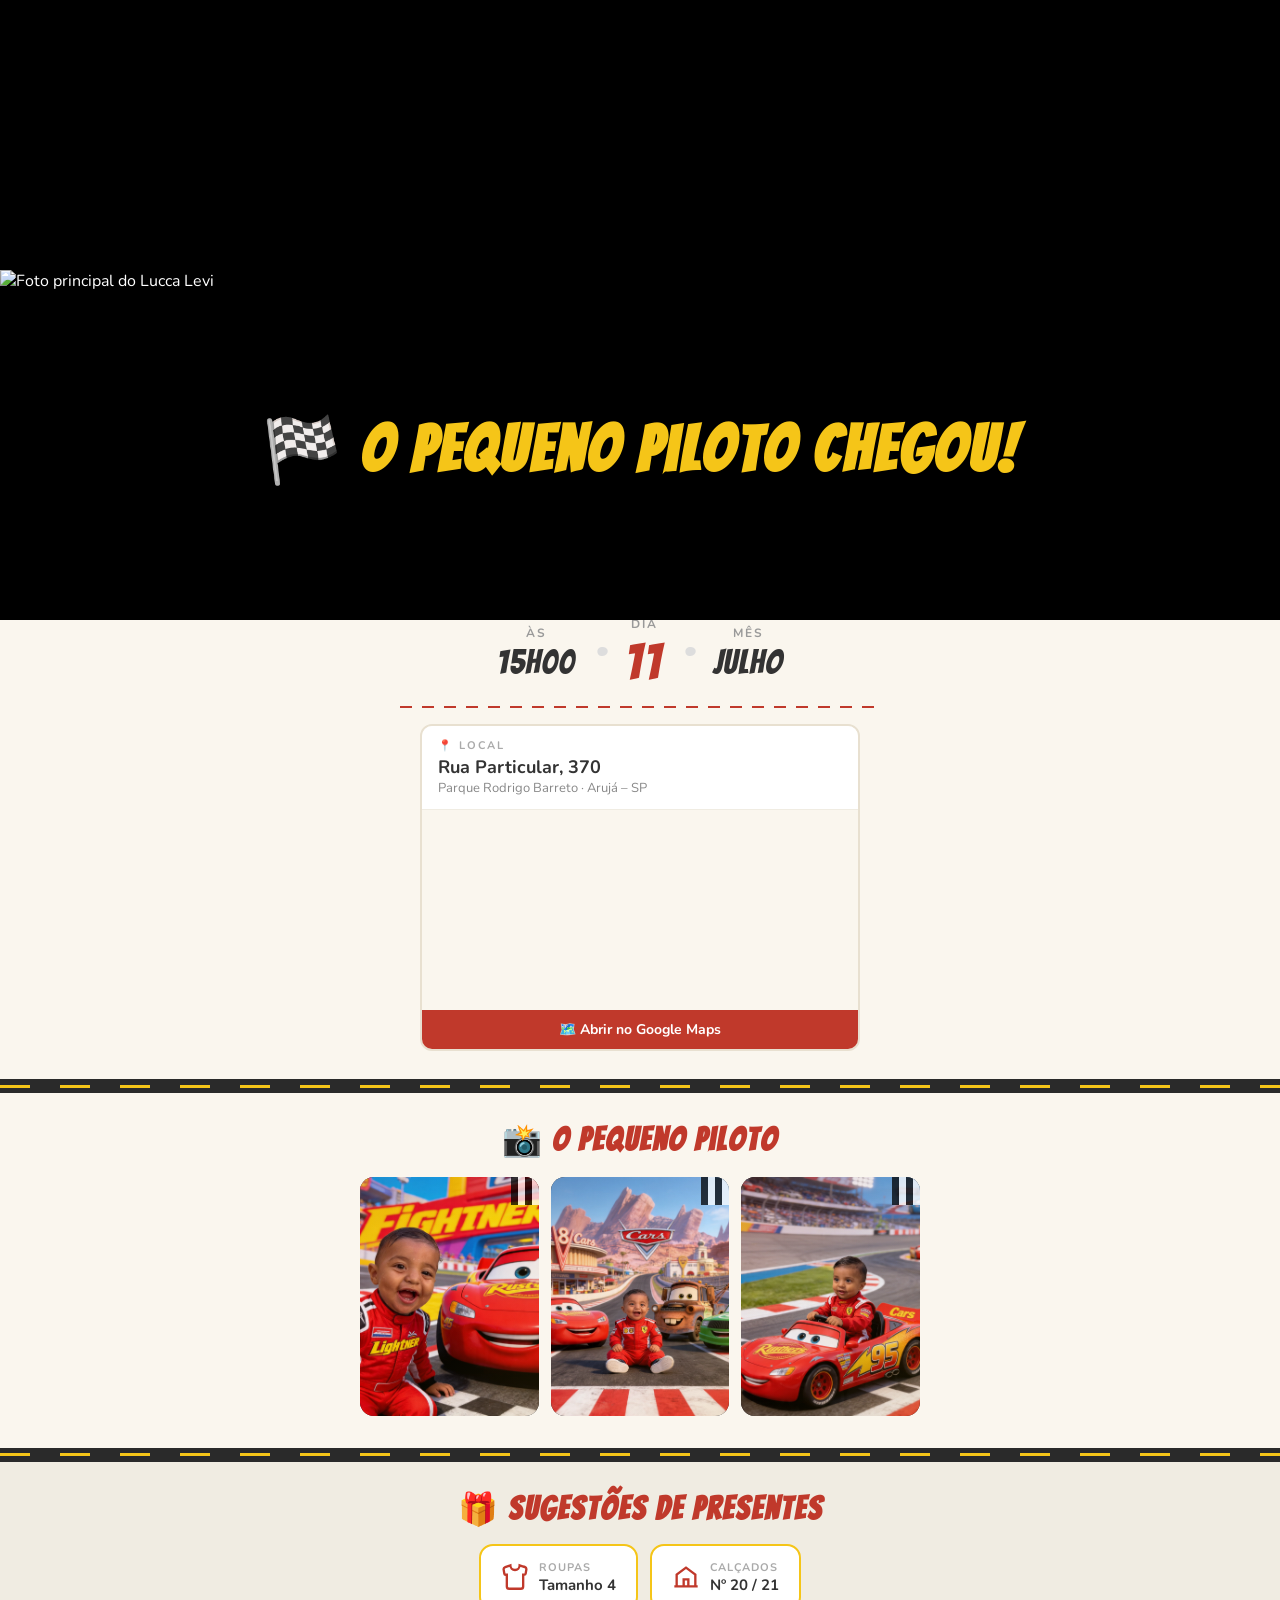
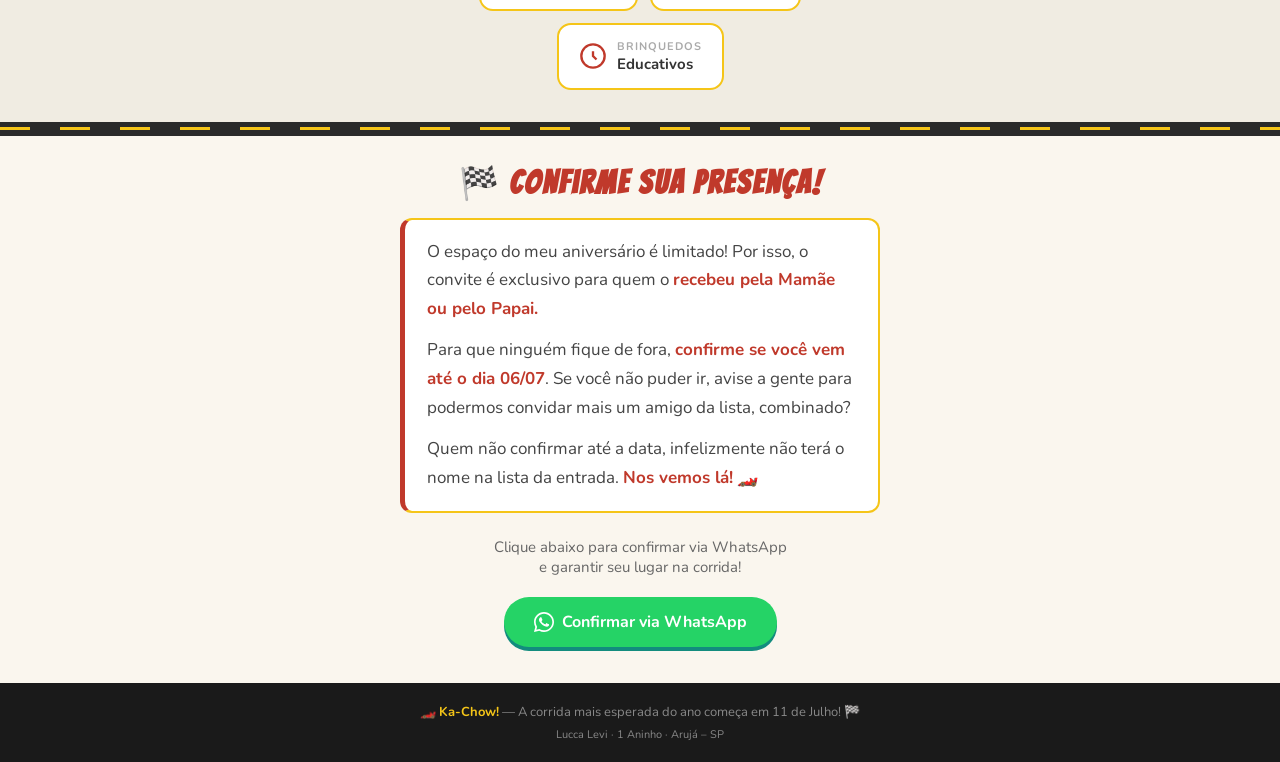
==== commit 24464d17: "feat: lightbox nas fotos da galeria e ajuste na splash screen" ====
--- a/index.html
+++ b/index.html
@@ -170,6 +170,12 @@
   <p style="margin-top:6px; font-size:11px;">Lucca Levi · 1 Aninho · Arujá – SP</p>
 </footer>
 
+<!-- ═══ LIGHTBOX ═══ -->
+<div class="lightbox" id="lightbox">
+  <button class="lightbox-close" id="lightboxClose">✕</button>
+  <img src="" alt="Foto ampliada" id="lightboxImg" />
+</div>
+
 <!-- Scripts -->
 <script src="scripts.js"></script>
 </body>
--- a/styles.css
+++ b/styles.css
@@ -11,13 +11,13 @@
 .splash-screen {
   position: fixed;
   top: 0; left: 0; right: 0; bottom: 0;
-  background: rgba(0, 0, 0, 0.85);
+  background: rgba(0, 0, 0, 0);
   display: flex;
   align-items: center;
   justify-content: center;
   z-index: 9999;
   opacity: 1;
-  transition: opacity 1s ease-out;
+  transition: opacity 1.5s ease-out;
 }
 .splash-screen.fade-out {
   opacity: 0;
@@ -173,6 +173,52 @@
   font-family:'Bangers',cursive; font-size:15px; letter-spacing:1px;
   padding: 2px 9px; border-radius: 6px;
 }
+
+/* ── LIGHTBOX (visualizar fotos) ── */
+.lightbox {
+  display: none;
+  position: fixed;
+  top: 0; left: 0; right: 0; bottom: 0;
+  background: rgba(0, 0, 0, 0.85);
+  z-index: 9998;
+  align-items: center;
+  justify-content: center;
+  padding: 20px;
+  opacity: 0;
+  transition: opacity 0.3s ease;
+}
+.lightbox.active {
+  display: flex;
+  opacity: 1;
+}
+.lightbox img {
+  max-width: 90%;
+  max-height: 85vh;
+  border-radius: 12px;
+  box-shadow: 0 8px 40px rgba(0,0,0,0.5);
+  object-fit: contain;
+}
+.lightbox-close {
+  position: absolute;
+  top: 20px;
+  right: 20px;
+  width: 40px;
+  height: 40px;
+  background: rgba(255,255,255,0.9);
+  border: none;
+  border-radius: 50%;
+  font-size: 22px;
+  font-weight: 700;
+  color: #333;
+  cursor: pointer;
+  display: flex;
+  align-items: center;
+  justify-content: center;
+  transition: background 0.2s;
+}
+.lightbox-close:hover { background: #fff; }
+
+.gallery-item { cursor: pointer; }
 
 /* ── PRESENTS ── */
 .presents-section { padding: 28px 20px 32px; background: #f0ece2; text-align: center; }
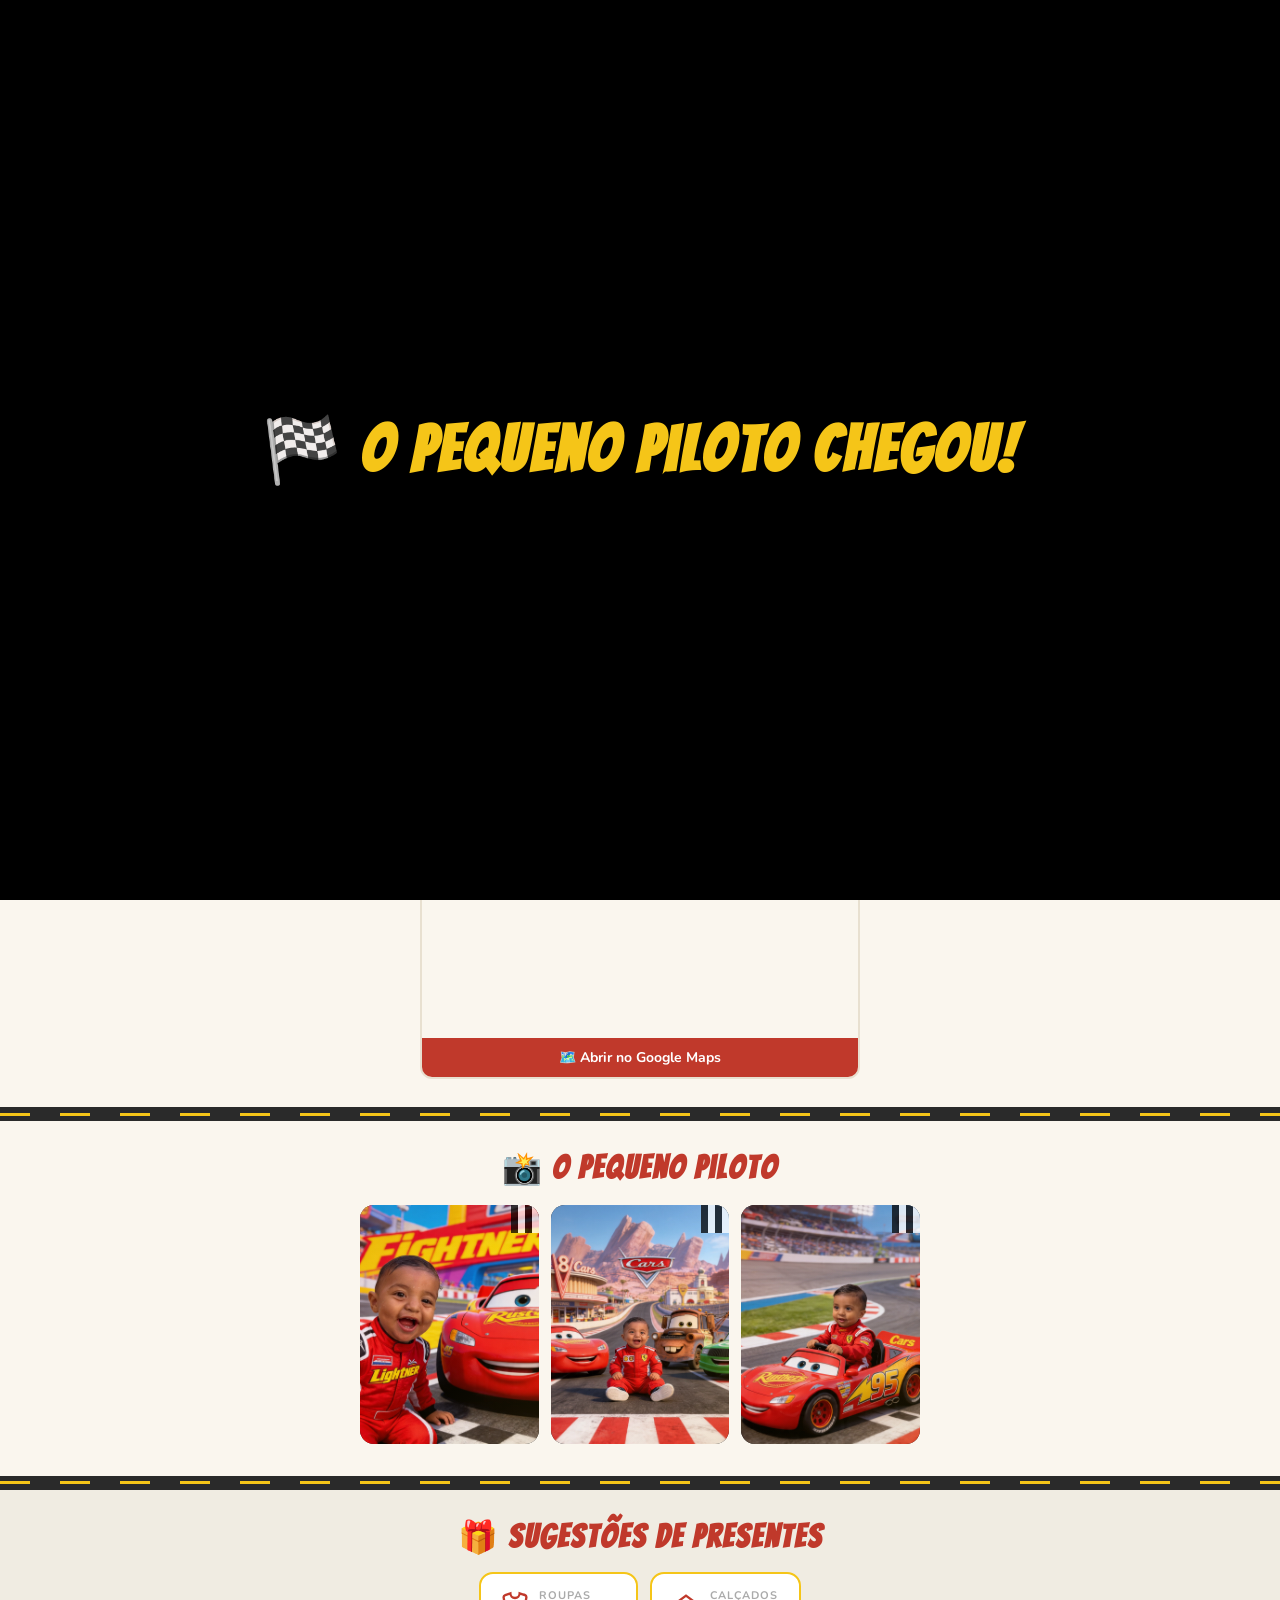
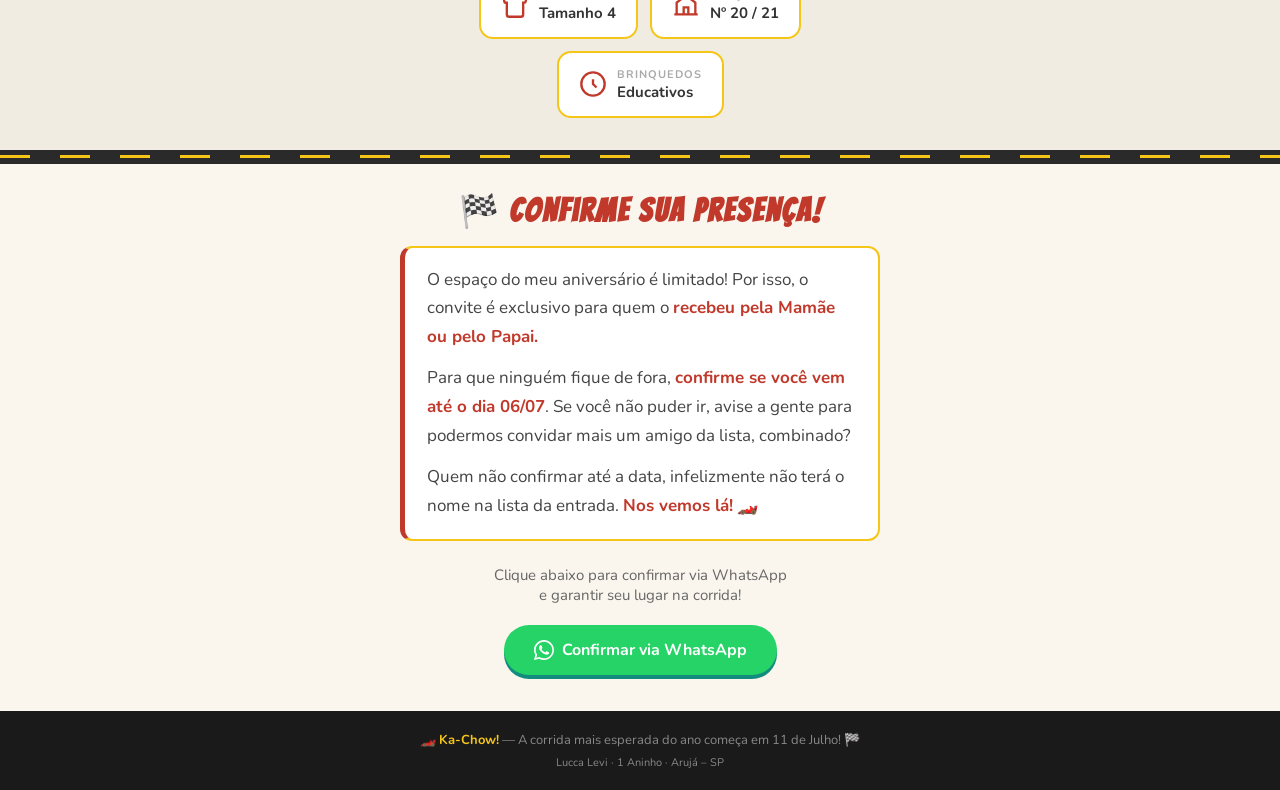
==== commit da64d8e4: "fix: video inicia em 13s, splash com fade-in, checkered abaixo da foto" ====
--- a/index.html
+++ b/index.html
@@ -21,16 +21,16 @@
 <!-- ═══ VIDEO HERO ═══ -->
 <section class="video-hero" id="videoHeroSection">
   <video autoplay muted loop playsinline>
-    <source src="assets/carros1.mp4" type="video/mp4">
+    <source src="assets/carros1.mp4#t=14" type="video/mp4">
   </video>
 </section>
-
-<div class="checkered"></div>
 
 <!-- ═══ FOTO PRINCIPAL (sobreposta pelo vídeo acima) ═══ -->
 <div class="foto-principal-wrap">
   <img src="assets/foto_primeira.png" alt="Foto principal do Lucca Levi" class="foto-principal" />
 </div>
+
+<div class="checkered"></div>
 
 <!-- ═══ MAIN CARD ═══ -->
 <main class="main-card">
--- a/styles.css
+++ b/styles.css
@@ -11,13 +11,13 @@
 .splash-screen {
   position: fixed;
   top: 0; left: 0; right: 0; bottom: 0;
-  background: rgba(0, 0, 0, 0);
+  background: #000;
   display: flex;
   align-items: center;
   justify-content: center;
   z-index: 9999;
   opacity: 1;
-  transition: opacity 1.5s ease-out;
+  transition: opacity 2s ease-out;
 }
 .splash-screen.fade-out {
   opacity: 0;
@@ -31,6 +31,11 @@
   letter-spacing: 3px;
   text-align: center;
   padding: 20px;
+  opacity: 0;
+  transition: opacity 0.8s ease-in;
+}
+.splash-text.visible {
+  opacity: 1;
 }
 
 /* ── RESET ── */
@@ -74,7 +79,7 @@
   left: 0;
 }
 .checkered {
-  width: 100%; height: 0px;
+  width: 100%; height: 28px;
   background-image: repeating-linear-gradient(90deg, #000 0, #000 28px, #fff 28px, #fff 56px);
   position: relative;
   z-index: 2;
